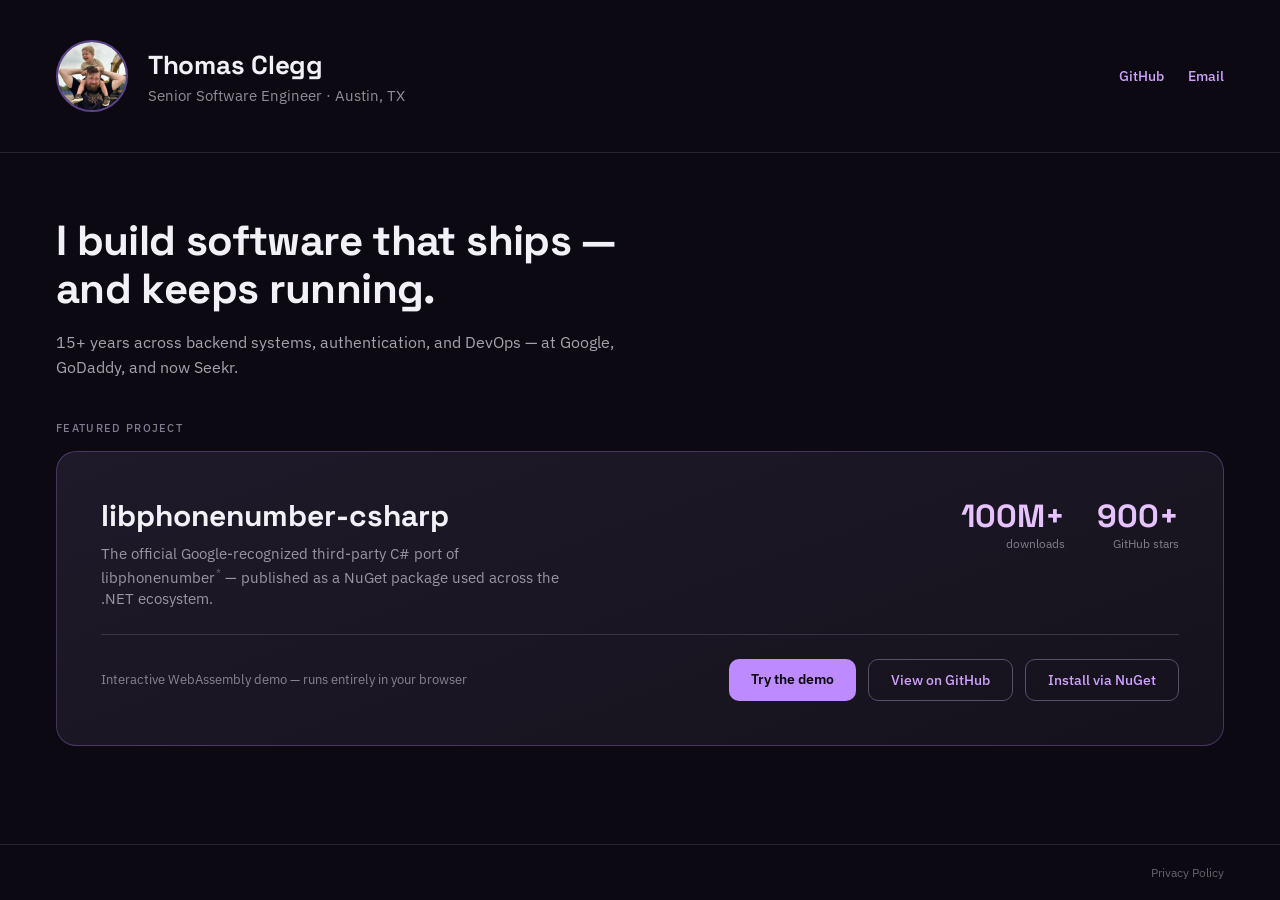
==== index.html @ 460b420e "Add subtle footnote linking the Google-recognized claim to source" ====
<!doctype html>
<html lang="en">
<head>
<meta charset="utf-8">
<meta name="viewport" content="width=device-width, initial-scale=1">
<title>Thomas Clegg</title>
<meta name="description" content="Thomas Clegg — Senior Software Engineer in Austin, TX. Creator of libphonenumber-csharp.">
<link rel="stylesheet" href="https://fonts.googleapis.com/css2?family=Space+Grotesk:wght@500;600;700&family=IBM+Plex+Sans:wght@400;500&display=swap">
<style>
  :root { color-scheme: dark; }
  * { box-sizing: border-box; }
  html, body { margin: 0; background: oklch(0.15 0.02 300); }
  body { font-family: 'IBM Plex Sans', system-ui, sans-serif; min-height: 100vh; }
  a { color: oklch(0.80 0.17 300); text-decoration: none; }
  a:hover { color: oklch(0.87 0.15 300); }
  .wrap { display: flex; flex-direction: column; min-height: 100vh; }
  header {
    display: flex; align-items: center; justify-content: space-between;
    padding: 40px 56px; border-bottom: 1px solid oklch(0.27 0.02 300);
    flex-wrap: wrap; gap: 16px;
  }
  .identity { display: flex; align-items: center; gap: 20px; }
  .avatar {
    width: 72px; height: 72px; border-radius: 50%; overflow: hidden;
    border: 2px solid oklch(0.70 0.19 300 / 0.5); flex-shrink: 0;
  }
  .avatar img { width: 100%; height: 100%; object-fit: cover; display: block; }
  .name { font-family: 'Space Grotesk', sans-serif; font-weight: 700; font-size: 26px; color: oklch(0.96 0.008 300); letter-spacing: -0.01em; }
  .role { font-size: 14.5px; color: oklch(0.65 0.02 300); margin-top: 4px; }
  nav { display: flex; gap: 24px; }
  nav a { font-size: 13.5px; font-weight: 500; }
  main {
    padding: 64px 56px 40px; display: flex; flex-direction: column; gap: 16px; max-width: 720px;
  }
  h1 { margin: 0; font-family: 'Space Grotesk', sans-serif; font-weight: 700; font-size: 42px; line-height: 1.15; color: oklch(0.96 0.008 300); letter-spacing: -0.015em; }
  .lede { margin: 0; font-size: 16px; line-height: 1.6; color: oklch(0.72 0.015 300); }
  .featured-wrap { padding: 0 56px 64px; flex: 1; }
  .eyebrow { font-size: 11px; letter-spacing: 0.12em; text-transform: uppercase; color: oklch(0.60 0.03 300); font-weight: 500; margin-bottom: 16px; }
  .card {
    background: linear-gradient(160deg, oklch(0.23 0.03 300), oklch(0.19 0.022 300));
    border: 1px solid oklch(0.72 0.19 300 / 0.28); border-radius: 20px; padding: 44px;
    display: flex; flex-direction: column; gap: 24px;
  }
  .card-top { display: flex; align-items: flex-start; justify-content: space-between; gap: 24px; flex-wrap: wrap; }
  .project-name { font-family: 'Space Grotesk', sans-serif; font-weight: 700; font-size: 30px; color: oklch(0.96 0.008 300); }
  .project-desc { font-size: 14.5px; color: oklch(0.68 0.02 300); max-width: 480px; line-height: 1.5; margin-top: 8px; }
  .footnote { font-size: 11px; color: oklch(0.50 0.02 300); text-decoration: none; vertical-align: super; margin-left: 1px; }
  .footnote:hover { color: oklch(0.62 0.02 300); }
  .stats { display: flex; gap: 32px; flex-shrink: 0; }
  .stat-num { font-family: 'Space Grotesk', sans-serif; font-weight: 700; font-size: 32px; color: oklch(0.88 0.14 300); text-align: right; }
  .stat-label { font-size: 12px; color: oklch(0.60 0.02 300); text-align: right; }
  .divider { height: 1px; background: oklch(0.34 0.03 300); }
  .card-bottom { display: flex; align-items: center; justify-content: space-between; flex-wrap: wrap; gap: 16px; }
  .demo-note { font-size: 13px; color: oklch(0.62 0.02 300); }
  .buttons { display: flex; gap: 12px; flex-wrap: wrap; }
  .btn { padding: 11px 22px; border-radius: 10px; font-size: 14px; }
  .btn-primary { background: oklch(0.74 0.19 300); color: oklch(0.13 0.02 300); font-weight: 600; }
  .btn-outline { border: 1px solid oklch(0.45 0.04 300); font-weight: 500; }
  footer {
    padding: 20px 56px; border-top: 1px solid oklch(0.27 0.02 300);
    display: flex; justify-content: flex-end;
  }
  footer a { font-size: 12px; color: oklch(0.50 0.02 300); }
  @media (max-width: 640px) {
    header, main, .featured-wrap, footer { padding-left: 24px; padding-right: 24px; }
    .card { padding: 28px; }
    h1 { font-size: 32px; }
  }
</style>
</head>
<body>
<div class="wrap">
  <header>
    <div class="identity">
      <div class="avatar"><img src="avatar.jpg" alt="Thomas Clegg"></div>
      <div>
        <div class="name">Thomas Clegg</div>
        <div class="role">Senior Software Engineer &middot; Austin, TX</div>
      </div>
    </div>
    <nav>
      <a href="https://github.com/twcclegg">GitHub</a>
      <a href="mailto:support@clegg.dev">Email</a>
    </nav>
  </header>

  <main>
    <h1>I build software that ships &mdash; and keeps running.</h1>
    <p class="lede">15+ years across backend systems, authentication, and DevOps &mdash; at Google, GoDaddy, and now Seekr.</p>
  </main>

  <div class="featured-wrap">
    <div class="eyebrow">Featured Project</div>
    <div class="card">
      <div class="card-top">
        <div>
          <div class="project-name">libphonenumber-csharp</div>
          <div class="project-desc">The official Google-recognized third-party C# port of libphonenumber<a class="footnote" href="https://github.com/google/libphonenumber/blob/master/README.md?plain=1#L232" title="Listed by Google in the libphonenumber README">*</a> &mdash; published as a NuGet package used across the .NET ecosystem.</div>
        </div>
        <div class="stats">
          <div>
            <div class="stat-num" id="stat-downloads">100M+</div>
            <div class="stat-label">downloads</div>
          </div>
          <div>
            <div class="stat-num" id="stat-stars">900+</div>
            <div class="stat-label">GitHub stars</div>
          </div>
        </div>
      </div>

      <div class="divider"></div>

      <div class="card-bottom">
        <div class="demo-note">Interactive WebAssembly demo &mdash; runs entirely in your browser</div>
        <div class="buttons">
          <a class="btn btn-primary" href="https://twcclegg.github.io/libphonenumber-csharp/">Try the demo</a>
          <a class="btn btn-outline" href="https://github.com/twcclegg/libphonenumber-csharp">View on GitHub</a>
          <a class="btn btn-outline" href="https://www.nuget.org/packages/libphonenumber-csharp/">Install via NuGet</a>
        </div>
      </div>
    </div>
  </div>

  <footer><a href="/privacy">Privacy Policy</a></footer>
</div>
<script>
(function () {
  function formatCount(n) {
    if (n >= 1000000) {
      var m = n / 1000000;
      return (m >= 10 ? Math.round(m) : m.toFixed(1)) + 'M+';
    }
    if (n >= 1000) return Math.round(n / 1000) + 'K+';
    return String(n);
  }

  fetch('https://api.github.com/repos/twcclegg/libphonenumber-csharp')
    .then(function (r) { return r.ok ? r.json() : null; })
    .then(function (data) {
      if (data && typeof data.stargazers_count === 'number') {
        document.getElementById('stat-stars').textContent = data.stargazers_count.toLocaleString();
      }
    })
    .catch(function () {});

  fetch('https://azuresearch-usnc.nuget.org/query?q=packageid:libphonenumber-csharp&prerelease=false')
    .then(function (r) { return r.ok ? r.json() : null; })
    .then(function (data) {
      var pkg = data && data.data && data.data[0];
      if (pkg && typeof pkg.totalDownloads === 'number') {
        document.getElementById('stat-downloads').textContent = formatCount(pkg.totalDownloads);
      }
    })
    .catch(function () {});
})();
</script>
</body>
</html>
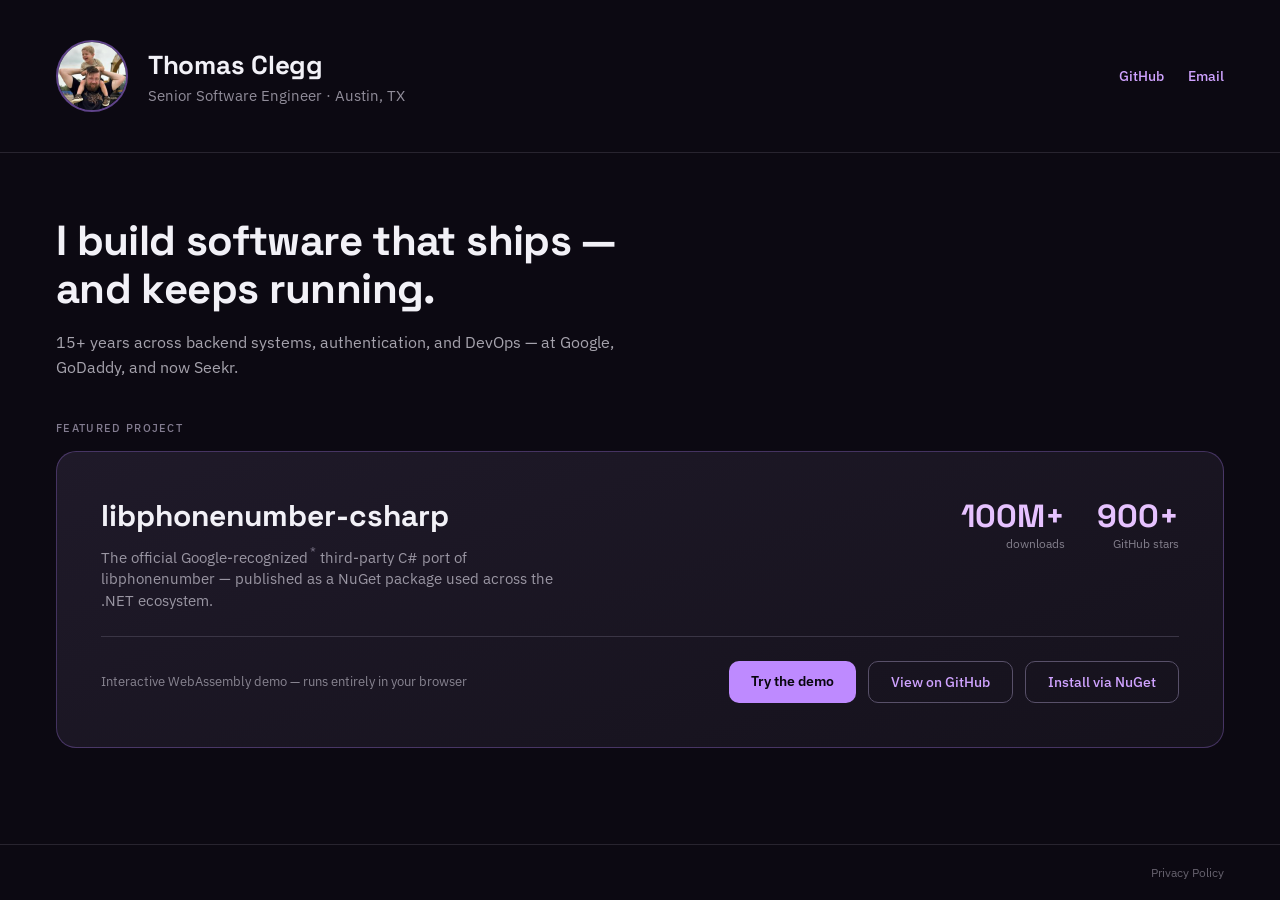
==== commit 5848da69: "Resize footnote, move after 'Google-recognized', clearer tooltip" ====
--- a/index.html
+++ b/index.html
@@ -44,8 +44,8 @@
   .card-top { display: flex; align-items: flex-start; justify-content: space-between; gap: 24px; flex-wrap: wrap; }
   .project-name { font-family: 'Space Grotesk', sans-serif; font-weight: 700; font-size: 30px; color: oklch(0.96 0.008 300); }
   .project-desc { font-size: 14.5px; color: oklch(0.68 0.02 300); max-width: 480px; line-height: 1.5; margin-top: 8px; }
-  .footnote { font-size: 11px; color: oklch(0.50 0.02 300); text-decoration: none; vertical-align: super; margin-left: 1px; }
-  .footnote:hover { color: oklch(0.62 0.02 300); }
+  .footnote { font-size: 13px; color: oklch(0.55 0.03 300); text-decoration: none; vertical-align: super; margin-left: 2px; }
+  .footnote:hover { color: oklch(0.75 0.14 300); }
   .stats { display: flex; gap: 32px; flex-shrink: 0; }
   .stat-num { font-family: 'Space Grotesk', sans-serif; font-weight: 700; font-size: 32px; color: oklch(0.88 0.14 300); text-align: right; }
   .stat-label { font-size: 12px; color: oklch(0.60 0.02 300); text-align: right; }
@@ -95,7 +95,7 @@
       <div class="card-top">
         <div>
           <div class="project-name">libphonenumber-csharp</div>
-          <div class="project-desc">The official Google-recognized third-party C# port of libphonenumber<a class="footnote" href="https://github.com/google/libphonenumber/blob/master/README.md?plain=1#L232" title="Listed by Google in the libphonenumber README">*</a> &mdash; published as a NuGet package used across the .NET ecosystem.</div>
+          <div class="project-desc">The official Google-recognized<a class="footnote" href="https://github.com/google/libphonenumber/blob/master/README.md?plain=1#L232" title="See it listed in Google's own libphonenumber README, under Third-party Ports">*</a> third-party C# port of libphonenumber &mdash; published as a NuGet package used across the .NET ecosystem.</div>
         </div>
         <div class="stats">
           <div>
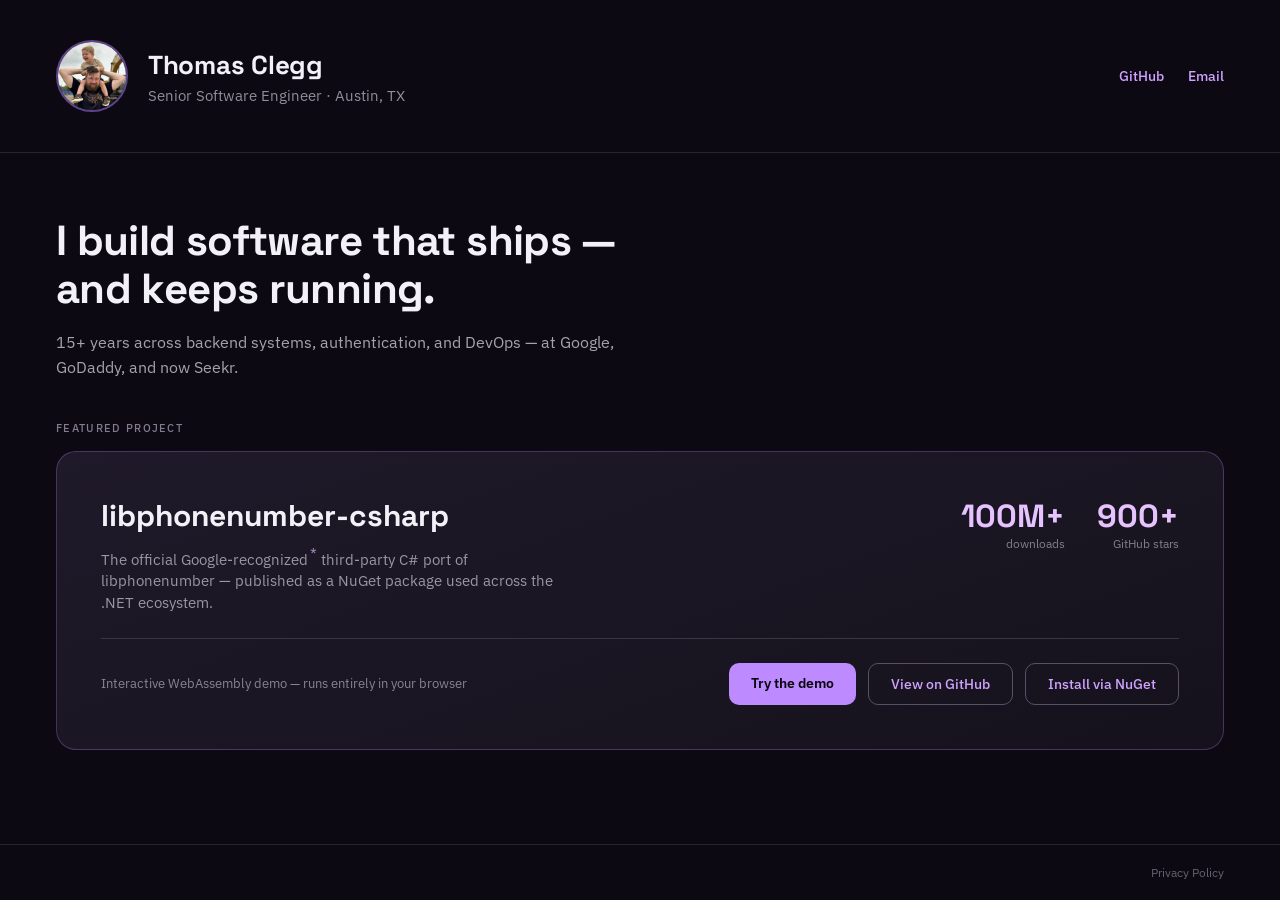
==== commit 5036ea32: "Bigger, more contrasting asterisk; updated tooltip text" ====
--- a/index.html
+++ b/index.html
@@ -44,8 +44,8 @@
   .card-top { display: flex; align-items: flex-start; justify-content: space-between; gap: 24px; flex-wrap: wrap; }
   .project-name { font-family: 'Space Grotesk', sans-serif; font-weight: 700; font-size: 30px; color: oklch(0.96 0.008 300); }
   .project-desc { font-size: 14.5px; color: oklch(0.68 0.02 300); max-width: 480px; line-height: 1.5; margin-top: 8px; }
-  .footnote { font-size: 13px; color: oklch(0.55 0.03 300); text-decoration: none; vertical-align: super; margin-left: 2px; }
-  .footnote:hover { color: oklch(0.75 0.14 300); }
+  .footnote { font-size: 15px; color: oklch(0.68 0.10 300); text-decoration: none; vertical-align: super; margin-left: 2px; }
+  .footnote:hover { color: oklch(0.80 0.17 300); }
   .stats { display: flex; gap: 32px; flex-shrink: 0; }
   .stat-num { font-family: 'Space Grotesk', sans-serif; font-weight: 700; font-size: 32px; color: oklch(0.88 0.14 300); text-align: right; }
   .stat-label { font-size: 12px; color: oklch(0.60 0.02 300); text-align: right; }
@@ -95,7 +95,7 @@
       <div class="card-top">
         <div>
           <div class="project-name">libphonenumber-csharp</div>
-          <div class="project-desc">The official Google-recognized<a class="footnote" href="https://github.com/google/libphonenumber/blob/master/README.md?plain=1#L232" title="See it listed in Google's own libphonenumber README, under Third-party Ports">*</a> third-party C# port of libphonenumber &mdash; published as a NuGet package used across the .NET ecosystem.</div>
+          <div class="project-desc">The official Google-recognized<a class="footnote" href="https://github.com/google/libphonenumber/blob/master/README.md?plain=1#L232" title="Per Google's libphonenumber README">*</a> third-party C# port of libphonenumber &mdash; published as a NuGet package used across the .NET ecosystem.</div>
         </div>
         <div class="stats">
           <div>
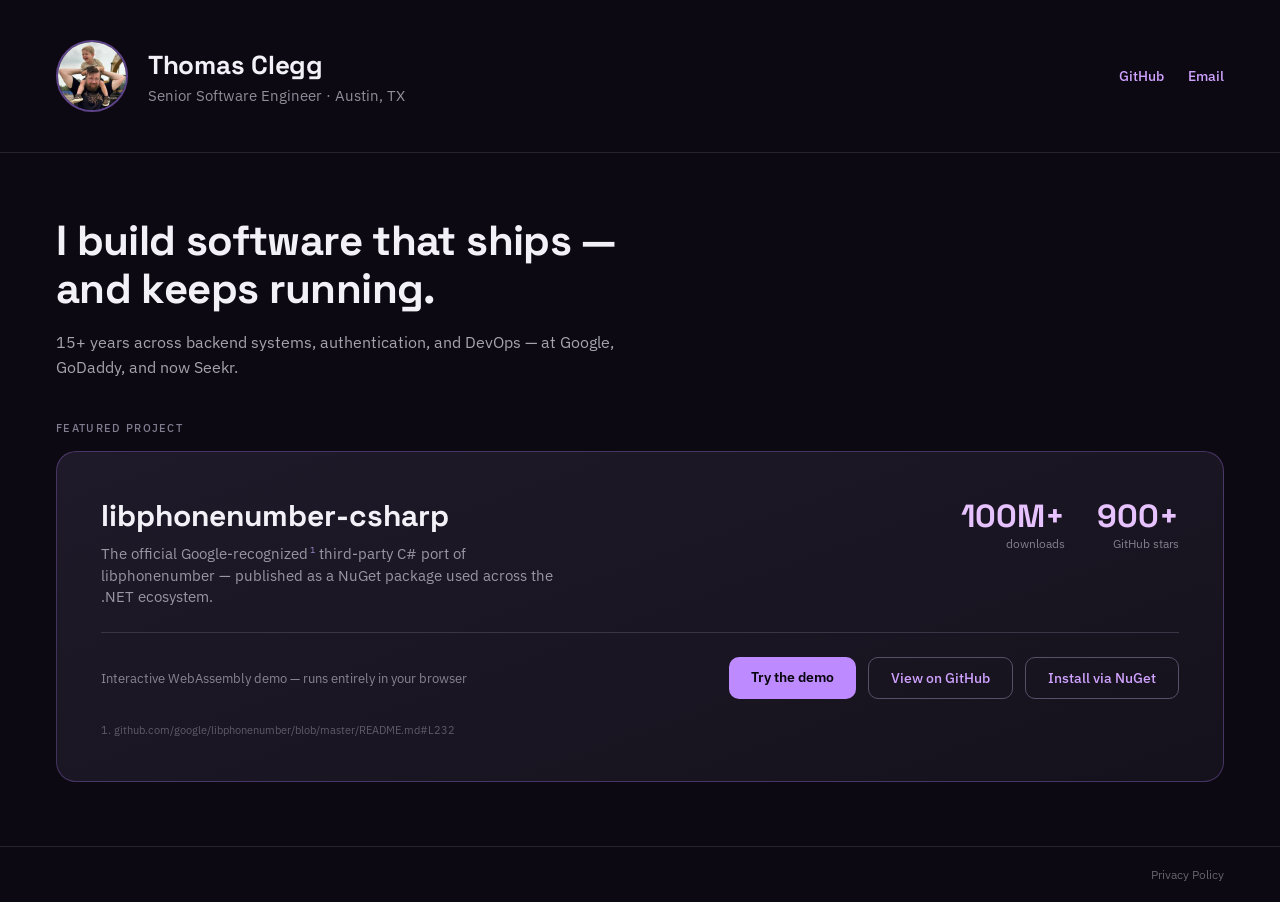
==== commit 5c199d77: "Numbered footnote below buttons instead of hover tooltip" ====
--- a/index.html
+++ b/index.html
@@ -44,8 +44,9 @@
   .card-top { display: flex; align-items: flex-start; justify-content: space-between; gap: 24px; flex-wrap: wrap; }
   .project-name { font-family: 'Space Grotesk', sans-serif; font-weight: 700; font-size: 30px; color: oklch(0.96 0.008 300); }
   .project-desc { font-size: 14.5px; color: oklch(0.68 0.02 300); max-width: 480px; line-height: 1.5; margin-top: 8px; }
-  .footnote { font-size: 15px; color: oklch(0.68 0.10 300); text-decoration: none; vertical-align: super; margin-left: 2px; }
+  .footnote { font-size: 9px; color: oklch(0.68 0.10 300); text-decoration: none; vertical-align: super; margin-left: 2px; }
   .footnote:hover { color: oklch(0.80 0.17 300); }
+  .footnote-source { font-size: 10.5px; color: oklch(0.48 0.02 300); }
   .stats { display: flex; gap: 32px; flex-shrink: 0; }
   .stat-num { font-family: 'Space Grotesk', sans-serif; font-weight: 700; font-size: 32px; color: oklch(0.88 0.14 300); text-align: right; }
   .stat-label { font-size: 12px; color: oklch(0.60 0.02 300); text-align: right; }
@@ -95,7 +96,7 @@
       <div class="card-top">
         <div>
           <div class="project-name">libphonenumber-csharp</div>
-          <div class="project-desc">The official Google-recognized<a class="footnote" href="https://github.com/google/libphonenumber/blob/master/README.md?plain=1#L232" title="Per Google's libphonenumber README">*</a> third-party C# port of libphonenumber &mdash; published as a NuGet package used across the .NET ecosystem.</div>
+          <div class="project-desc">The official Google-recognized<a class="footnote" href="https://github.com/google/libphonenumber/blob/master/README.md?plain=1#L232" title="Per Google's libphonenumber README">1</a> third-party C# port of libphonenumber &mdash; published as a NuGet package used across the .NET ecosystem.</div>
         </div>
         <div class="stats">
           <div>
@@ -119,6 +120,8 @@
           <a class="btn btn-outline" href="https://www.nuget.org/packages/libphonenumber-csharp/">Install via NuGet</a>
         </div>
       </div>
+
+      <div class="footnote-source">1. github.com/google/libphonenumber/blob/master/README.md#L232</div>
     </div>
   </div>
 
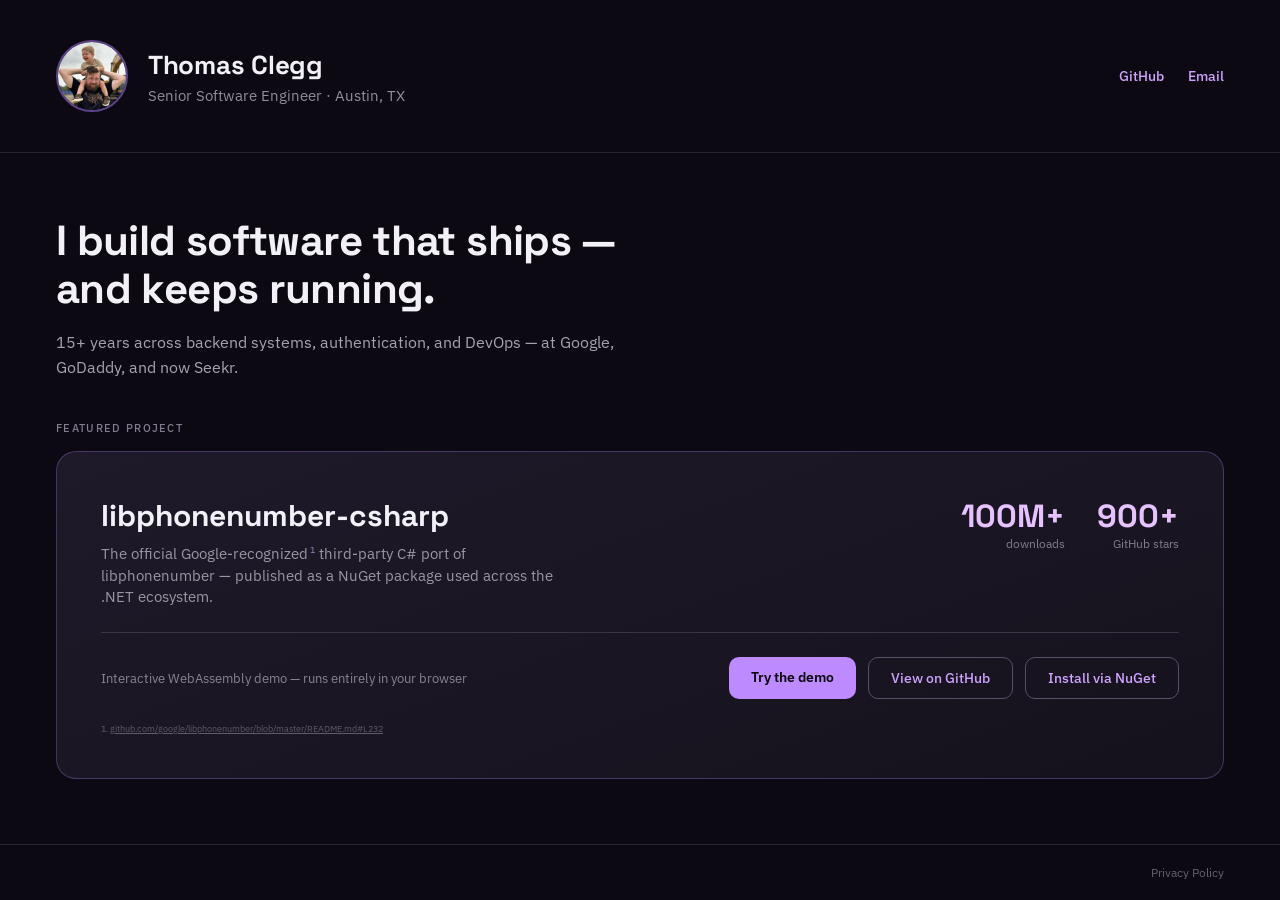
==== commit d6035abc: "Make footnote source URL a real link, shrink footnote text" ====
--- a/index.html
+++ b/index.html
@@ -46,7 +46,9 @@
   .project-desc { font-size: 14.5px; color: oklch(0.68 0.02 300); max-width: 480px; line-height: 1.5; margin-top: 8px; }
   .footnote { font-size: 9px; color: oklch(0.68 0.10 300); text-decoration: none; vertical-align: super; margin-left: 2px; }
   .footnote:hover { color: oklch(0.80 0.17 300); }
-  .footnote-source { font-size: 10.5px; color: oklch(0.48 0.02 300); }
+  .footnote-source { font-size: 9px; color: oklch(0.48 0.02 300); }
+  .footnote-source a { color: oklch(0.48 0.02 300); text-decoration: underline; }
+  .footnote-source a:hover { color: oklch(0.68 0.10 300); }
   .stats { display: flex; gap: 32px; flex-shrink: 0; }
   .stat-num { font-family: 'Space Grotesk', sans-serif; font-weight: 700; font-size: 32px; color: oklch(0.88 0.14 300); text-align: right; }
   .stat-label { font-size: 12px; color: oklch(0.60 0.02 300); text-align: right; }
@@ -121,7 +123,7 @@
         </div>
       </div>
 
-      <div class="footnote-source">1. github.com/google/libphonenumber/blob/master/README.md#L232</div>
+      <div class="footnote-source">1. <a href="https://github.com/google/libphonenumber/blob/master/README.md?plain=1#L232">github.com/google/libphonenumber/blob/master/README.md#L232</a></div>
     </div>
   </div>
 
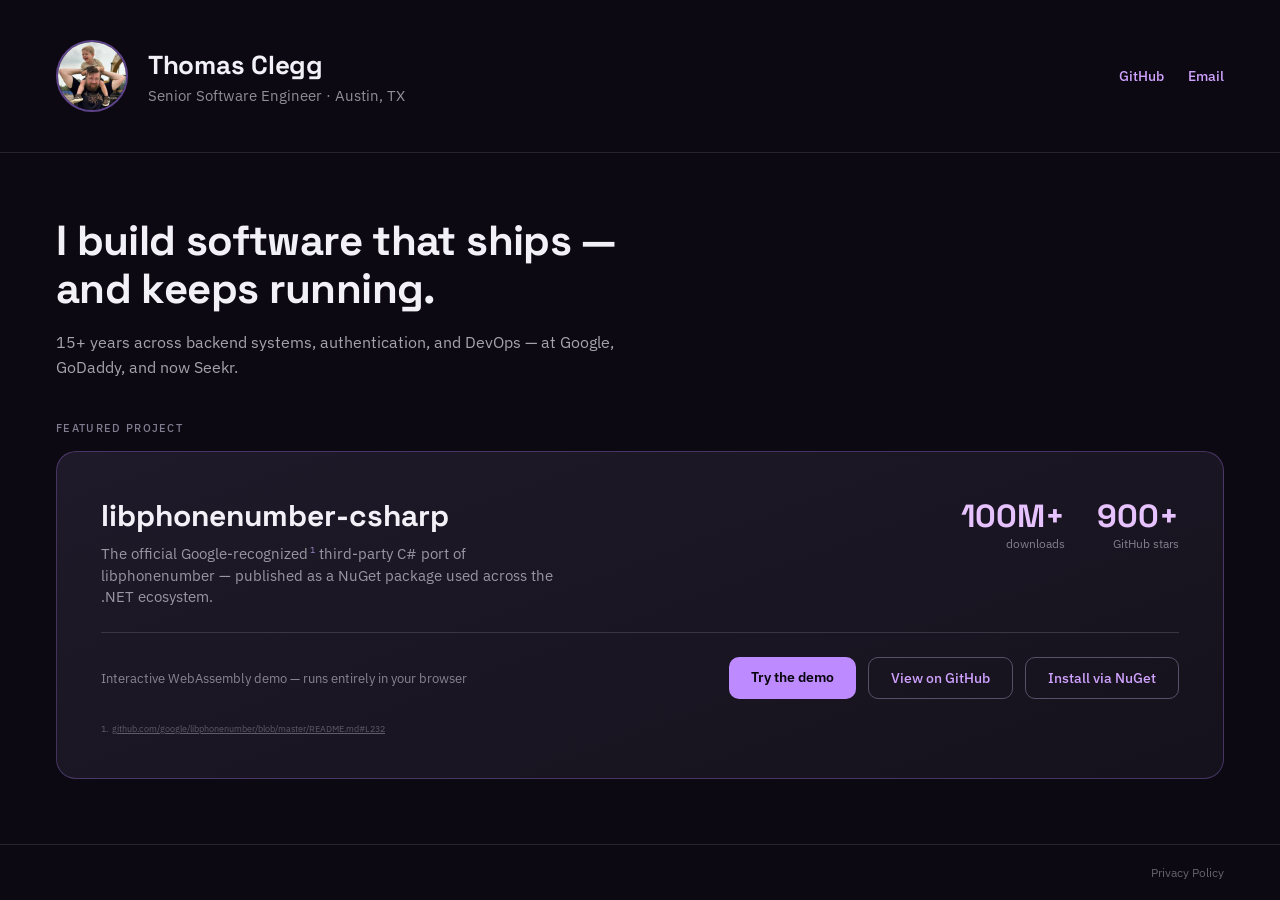
==== commit 4f99764e: "Keep footnote number attached to URL on wrap (mobile fix)" ====
--- a/index.html
+++ b/index.html
@@ -46,8 +46,9 @@
   .project-desc { font-size: 14.5px; color: oklch(0.68 0.02 300); max-width: 480px; line-height: 1.5; margin-top: 8px; }
   .footnote { font-size: 9px; color: oklch(0.68 0.10 300); text-decoration: none; vertical-align: super; margin-left: 2px; }
   .footnote:hover { color: oklch(0.80 0.17 300); }
-  .footnote-source { font-size: 9px; color: oklch(0.48 0.02 300); }
-  .footnote-source a { color: oklch(0.48 0.02 300); text-decoration: underline; }
+  .footnote-source { font-size: 9px; color: oklch(0.48 0.02 300); display: flex; gap: 4px; align-items: baseline; }
+  .footnote-source .num { flex-shrink: 0; }
+  .footnote-source a { color: oklch(0.48 0.02 300); text-decoration: underline; word-break: break-all; }
   .footnote-source a:hover { color: oklch(0.68 0.10 300); }
   .stats { display: flex; gap: 32px; flex-shrink: 0; }
   .stat-num { font-family: 'Space Grotesk', sans-serif; font-weight: 700; font-size: 32px; color: oklch(0.88 0.14 300); text-align: right; }
@@ -123,7 +124,7 @@
         </div>
       </div>
 
-      <div class="footnote-source">1. <a href="https://github.com/google/libphonenumber/blob/master/README.md?plain=1#L232">github.com/google/libphonenumber/blob/master/README.md#L232</a></div>
+      <div class="footnote-source"><span class="num">1.</span><a href="https://github.com/google/libphonenumber/blob/master/README.md?plain=1#L232">github.com/google/libphonenumber/blob/master/README.md#L232</a></div>
     </div>
   </div>
 
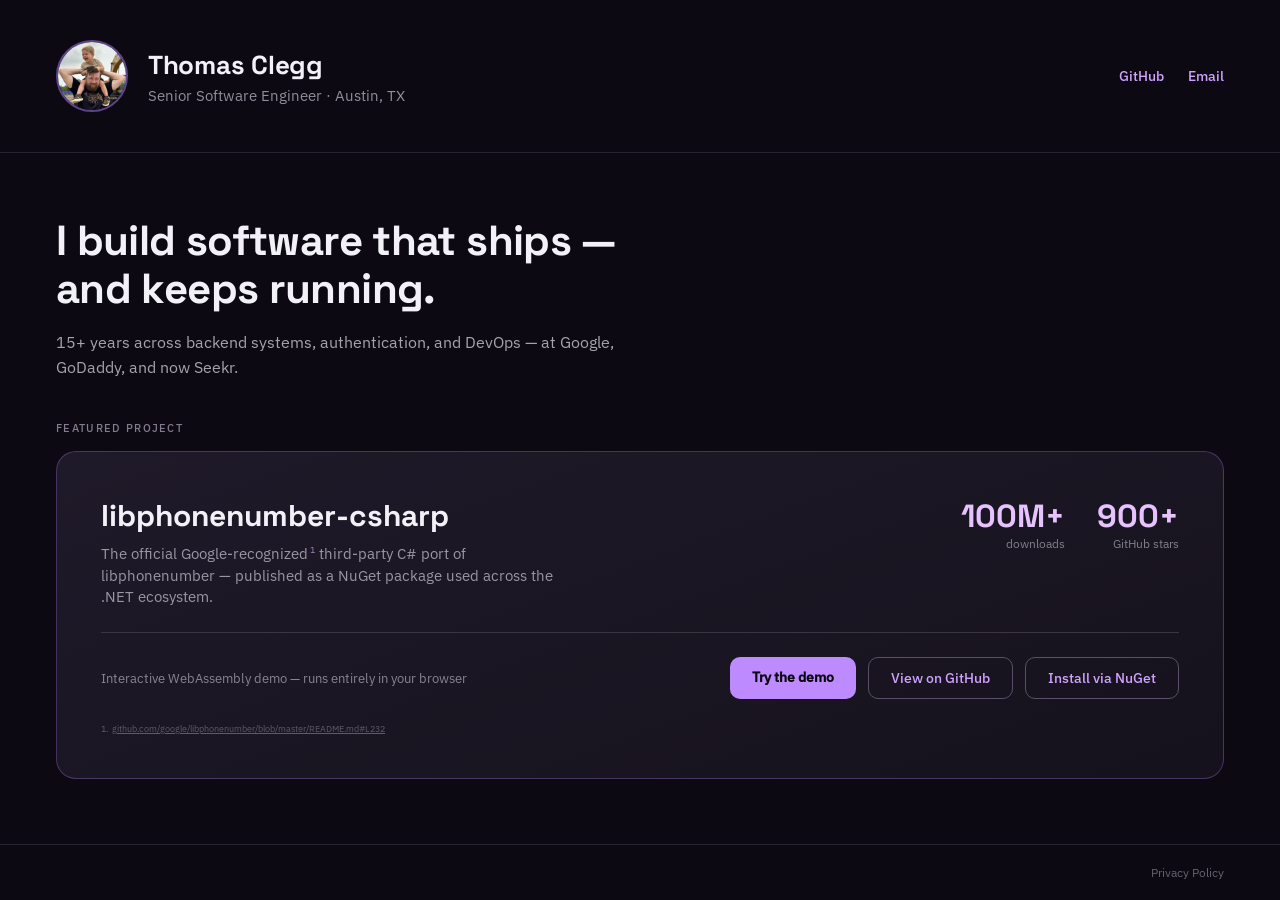
==== commit 3748cdd0: "Harden site: CSP, self-hosted fonts, Referrer-Policy, security.txt - Move inline CSS/JS to files so " ====
--- a/index.html
+++ b/index.html
@@ -2,75 +2,13 @@
 <html lang="en">
 <head>
 <meta charset="utf-8">
+<meta http-equiv="Content-Security-Policy" content="default-src 'none'; script-src 'self'; style-src 'self'; font-src 'self'; img-src 'self'; connect-src https://api.github.com https://azuresearch-usnc.nuget.org; base-uri 'none'; form-action 'none'; upgrade-insecure-requests">
+<meta name="referrer" content="strict-origin-when-cross-origin">
 <meta name="viewport" content="width=device-width, initial-scale=1">
 <title>Thomas Clegg</title>
 <meta name="description" content="Thomas Clegg — Senior Software Engineer in Austin, TX. Creator of libphonenumber-csharp.">
-<link rel="stylesheet" href="https://fonts.googleapis.com/css2?family=Space+Grotesk:wght@500;600;700&family=IBM+Plex+Sans:wght@400;500&display=swap">
-<style>
-  :root { color-scheme: dark; }
-  * { box-sizing: border-box; }
-  html, body { margin: 0; background: oklch(0.15 0.02 300); }
-  body { font-family: 'IBM Plex Sans', system-ui, sans-serif; min-height: 100vh; }
-  a { color: oklch(0.80 0.17 300); text-decoration: none; }
-  a:hover { color: oklch(0.87 0.15 300); }
-  .wrap { display: flex; flex-direction: column; min-height: 100vh; }
-  header {
-    display: flex; align-items: center; justify-content: space-between;
-    padding: 40px 56px; border-bottom: 1px solid oklch(0.27 0.02 300);
-    flex-wrap: wrap; gap: 16px;
-  }
-  .identity { display: flex; align-items: center; gap: 20px; }
-  .avatar {
-    width: 72px; height: 72px; border-radius: 50%; overflow: hidden;
-    border: 2px solid oklch(0.70 0.19 300 / 0.5); flex-shrink: 0;
-  }
-  .avatar img { width: 100%; height: 100%; object-fit: cover; display: block; }
-  .name { font-family: 'Space Grotesk', sans-serif; font-weight: 700; font-size: 26px; color: oklch(0.96 0.008 300); letter-spacing: -0.01em; }
-  .role { font-size: 14.5px; color: oklch(0.65 0.02 300); margin-top: 4px; }
-  nav { display: flex; gap: 24px; }
-  nav a { font-size: 13.5px; font-weight: 500; }
-  main {
-    padding: 64px 56px 40px; display: flex; flex-direction: column; gap: 16px; max-width: 720px;
-  }
-  h1 { margin: 0; font-family: 'Space Grotesk', sans-serif; font-weight: 700; font-size: 42px; line-height: 1.15; color: oklch(0.96 0.008 300); letter-spacing: -0.015em; }
-  .lede { margin: 0; font-size: 16px; line-height: 1.6; color: oklch(0.72 0.015 300); }
-  .featured-wrap { padding: 0 56px 64px; flex: 1; }
-  .eyebrow { font-size: 11px; letter-spacing: 0.12em; text-transform: uppercase; color: oklch(0.60 0.03 300); font-weight: 500; margin-bottom: 16px; }
-  .card {
-    background: linear-gradient(160deg, oklch(0.23 0.03 300), oklch(0.19 0.022 300));
-    border: 1px solid oklch(0.72 0.19 300 / 0.28); border-radius: 20px; padding: 44px;
-    display: flex; flex-direction: column; gap: 24px;
-  }
-  .card-top { display: flex; align-items: flex-start; justify-content: space-between; gap: 24px; flex-wrap: wrap; }
-  .project-name { font-family: 'Space Grotesk', sans-serif; font-weight: 700; font-size: 30px; color: oklch(0.96 0.008 300); }
-  .project-desc { font-size: 14.5px; color: oklch(0.68 0.02 300); max-width: 480px; line-height: 1.5; margin-top: 8px; }
-  .footnote { font-size: 9px; color: oklch(0.68 0.10 300); text-decoration: none; vertical-align: super; margin-left: 2px; }
-  .footnote:hover { color: oklch(0.80 0.17 300); }
-  .footnote-source { font-size: 9px; color: oklch(0.48 0.02 300); display: flex; gap: 4px; align-items: baseline; }
-  .footnote-source .num { flex-shrink: 0; }
-  .footnote-source a { color: oklch(0.48 0.02 300); text-decoration: underline; word-break: break-all; }
-  .footnote-source a:hover { color: oklch(0.68 0.10 300); }
-  .stats { display: flex; gap: 32px; flex-shrink: 0; }
-  .stat-num { font-family: 'Space Grotesk', sans-serif; font-weight: 700; font-size: 32px; color: oklch(0.88 0.14 300); text-align: right; }
-  .stat-label { font-size: 12px; color: oklch(0.60 0.02 300); text-align: right; }
-  .divider { height: 1px; background: oklch(0.34 0.03 300); }
-  .card-bottom { display: flex; align-items: center; justify-content: space-between; flex-wrap: wrap; gap: 16px; }
-  .demo-note { font-size: 13px; color: oklch(0.62 0.02 300); }
-  .buttons { display: flex; gap: 12px; flex-wrap: wrap; }
-  .btn { padding: 11px 22px; border-radius: 10px; font-size: 14px; }
-  .btn-primary { background: oklch(0.74 0.19 300); color: oklch(0.13 0.02 300); font-weight: 600; }
-  .btn-outline { border: 1px solid oklch(0.45 0.04 300); font-weight: 500; }
-  footer {
-    padding: 20px 56px; border-top: 1px solid oklch(0.27 0.02 300);
-    display: flex; justify-content: flex-end;
-  }
-  footer a { font-size: 12px; color: oklch(0.50 0.02 300); }
-  @media (max-width: 640px) {
-    header, main, .featured-wrap, footer { padding-left: 24px; padding-right: 24px; }
-    .card { padding: 28px; }
-    h1 { font-size: 32px; }
-  }
-</style>
+<link rel="preload" href="/fonts/space-grotesk-latin.woff2" as="font" type="font/woff2" crossorigin>
+<link rel="stylesheet" href="/style.css">
 </head>
 <body>
 <div class="wrap">
@@ -124,42 +62,12 @@
         </div>
       </div>
 
-      <div class="footnote-source"><span class="num">1.</span><a href="https://github.com/google/libphonenumber/blob/master/README.md?plain=1#L232">github.com/google/libphonenumber/blob/master/README.md#L232</a></div>
+      <div class="footnote-source"><span class="num">1.</span><a href="https://github.com/google/libphonenumber/blob/master/README.md?plain=1#L232">github.com/<wbr>google/<wbr>libphonenumber/<wbr>blob/<wbr>master/<wbr>README.md#L232</a></div>
     </div>
   </div>
 
   <footer><a href="/privacy">Privacy Policy</a></footer>
 </div>
-<script>
-(function () {
-  function formatCount(n) {
-    if (n >= 1000000) {
-      var m = n / 1000000;
-      return (m >= 10 ? Math.round(m) : m.toFixed(1)) + 'M+';
-    }
-    if (n >= 1000) return Math.round(n / 1000) + 'K+';
-    return String(n);
-  }
-
-  fetch('https://api.github.com/repos/twcclegg/libphonenumber-csharp')
-    .then(function (r) { return r.ok ? r.json() : null; })
-    .then(function (data) {
-      if (data && typeof data.stargazers_count === 'number') {
-        document.getElementById('stat-stars').textContent = data.stargazers_count.toLocaleString();
-      }
-    })
-    .catch(function () {});
-
-  fetch('https://azuresearch-usnc.nuget.org/query?q=packageid:libphonenumber-csharp&prerelease=false')
-    .then(function (r) { return r.ok ? r.json() : null; })
-    .then(function (data) {
-      var pkg = data && data.data && data.data[0];
-      if (pkg && typeof pkg.totalDownloads === 'number') {
-        document.getElementById('stat-downloads').textContent = formatCount(pkg.totalDownloads);
-      }
-    })
-    .catch(function () {});
-})();
-</script>
+<script src="/main.js"></script>
 </body>
 </html>
--- a/style.css
+++ b/style.css
@@ -0,0 +1,74 @@
+/* Self-hosted fonts (SIL Open Font License 1.1), latin subset. */
+@font-face {
+  font-family: 'IBM Plex Sans'; font-style: normal; font-weight: 400 500; font-display: swap;
+  src: url(/fonts/ibm-plex-sans-latin.woff2) format('woff2');
+  unicode-range: U+0000-00FF, U+0131, U+0152-0153, U+02BB-02BC, U+02C6, U+02DA, U+02DC, U+0304, U+0308, U+0329, U+2000-206F, U+20AC, U+2122, U+2191, U+2193, U+2212, U+2215, U+FEFF, U+FFFD;
+}
+@font-face {
+  font-family: 'Space Grotesk'; font-style: normal; font-weight: 500 700; font-display: swap;
+  src: url(/fonts/space-grotesk-latin.woff2) format('woff2');
+  unicode-range: U+0000-00FF, U+0131, U+0152-0153, U+02BB-02BC, U+02C6, U+02DA, U+02DC, U+0304, U+0308, U+0329, U+2000-206F, U+20AC, U+2122, U+2191, U+2193, U+2212, U+2215, U+FEFF, U+FFFD;
+}
+:root { color-scheme: dark; }
+* { box-sizing: border-box; }
+html, body { margin: 0; background: oklch(0.15 0.02 300); }
+body { font-family: 'IBM Plex Sans', system-ui, sans-serif; min-height: 100vh; }
+a { color: oklch(0.80 0.17 300); text-decoration: none; }
+a:hover { color: oklch(0.87 0.15 300); }
+.wrap { display: flex; flex-direction: column; min-height: 100vh; }
+header {
+  display: flex; align-items: center; justify-content: space-between;
+  padding: 40px 56px; border-bottom: 1px solid oklch(0.27 0.02 300);
+  flex-wrap: wrap; gap: 16px;
+}
+.identity { display: flex; align-items: center; gap: 20px; }
+.avatar {
+  width: 72px; height: 72px; border-radius: 50%; overflow: hidden;
+  border: 2px solid oklch(0.70 0.19 300 / 0.5); flex-shrink: 0;
+}
+.avatar img { width: 100%; height: 100%; object-fit: cover; display: block; }
+.name { font-family: 'Space Grotesk', sans-serif; font-weight: 700; font-size: 26px; color: oklch(0.96 0.008 300); letter-spacing: -0.01em; }
+.role { font-size: 14.5px; color: oklch(0.65 0.02 300); margin-top: 4px; }
+nav { display: flex; gap: 24px; }
+nav a { font-size: 13.5px; font-weight: 500; }
+main {
+  padding: 64px 56px 40px; display: flex; flex-direction: column; gap: 16px; max-width: 720px;
+}
+h1 { margin: 0; font-family: 'Space Grotesk', sans-serif; font-weight: 700; font-size: 42px; line-height: 1.15; color: oklch(0.96 0.008 300); letter-spacing: -0.015em; }
+.lede { margin: 0; font-size: 16px; line-height: 1.6; color: oklch(0.72 0.015 300); }
+.featured-wrap { padding: 0 56px 64px; flex: 1; }
+.eyebrow { font-size: 11px; letter-spacing: 0.12em; text-transform: uppercase; color: oklch(0.60 0.03 300); font-weight: 500; margin-bottom: 16px; }
+.card {
+  background: linear-gradient(160deg, oklch(0.23 0.03 300), oklch(0.19 0.022 300));
+  border: 1px solid oklch(0.72 0.19 300 / 0.28); border-radius: 20px; padding: 44px;
+  display: flex; flex-direction: column; gap: 24px;
+}
+.card-top { display: flex; align-items: flex-start; justify-content: space-between; gap: 24px; flex-wrap: wrap; }
+.project-name { font-family: 'Space Grotesk', sans-serif; font-weight: 700; font-size: 30px; color: oklch(0.96 0.008 300); }
+.project-desc { font-size: 14.5px; color: oklch(0.68 0.02 300); max-width: 480px; line-height: 1.5; margin-top: 8px; }
+.footnote { font-size: 9px; color: oklch(0.68 0.10 300); text-decoration: none; vertical-align: super; margin-left: 2px; }
+.footnote:hover { color: oklch(0.80 0.17 300); }
+.footnote-source { font-size: 9px; color: oklch(0.48 0.02 300); display: flex; gap: 4px; align-items: baseline; }
+.footnote-source .num { flex-shrink: 0; }
+.footnote-source a { color: oklch(0.48 0.02 300); text-decoration: underline; }
+.footnote-source a:hover { color: oklch(0.68 0.10 300); }
+.stats { display: flex; gap: 32px; flex-shrink: 0; }
+.stat-num { font-family: 'Space Grotesk', sans-serif; font-weight: 700; font-size: 32px; color: oklch(0.88 0.14 300); text-align: right; }
+.stat-label { font-size: 12px; color: oklch(0.60 0.02 300); text-align: right; }
+.divider { height: 1px; background: oklch(0.34 0.03 300); }
+.card-bottom { display: flex; align-items: center; justify-content: space-between; flex-wrap: wrap; gap: 16px; }
+.demo-note { font-size: 13px; color: oklch(0.62 0.02 300); }
+.buttons { display: flex; gap: 12px; flex-wrap: wrap; }
+.btn { padding: 11px 22px; border-radius: 10px; font-size: 14px; }
+.btn-primary { background: oklch(0.74 0.19 300); color: oklch(0.13 0.02 300); font-weight: 600; }
+.btn-outline { border: 1px solid oklch(0.45 0.04 300); font-weight: 500; }
+footer {
+  padding: 20px 56px; border-top: 1px solid oklch(0.27 0.02 300);
+  display: flex; justify-content: flex-end;
+}
+footer a { font-size: 12px; color: oklch(0.50 0.02 300); }
+@media (max-width: 640px) {
+  header, main, .featured-wrap, footer { padding-left: 24px; padding-right: 24px; }
+  .card { padding: 28px; }
+  h1 { font-size: 32px; }
+}
